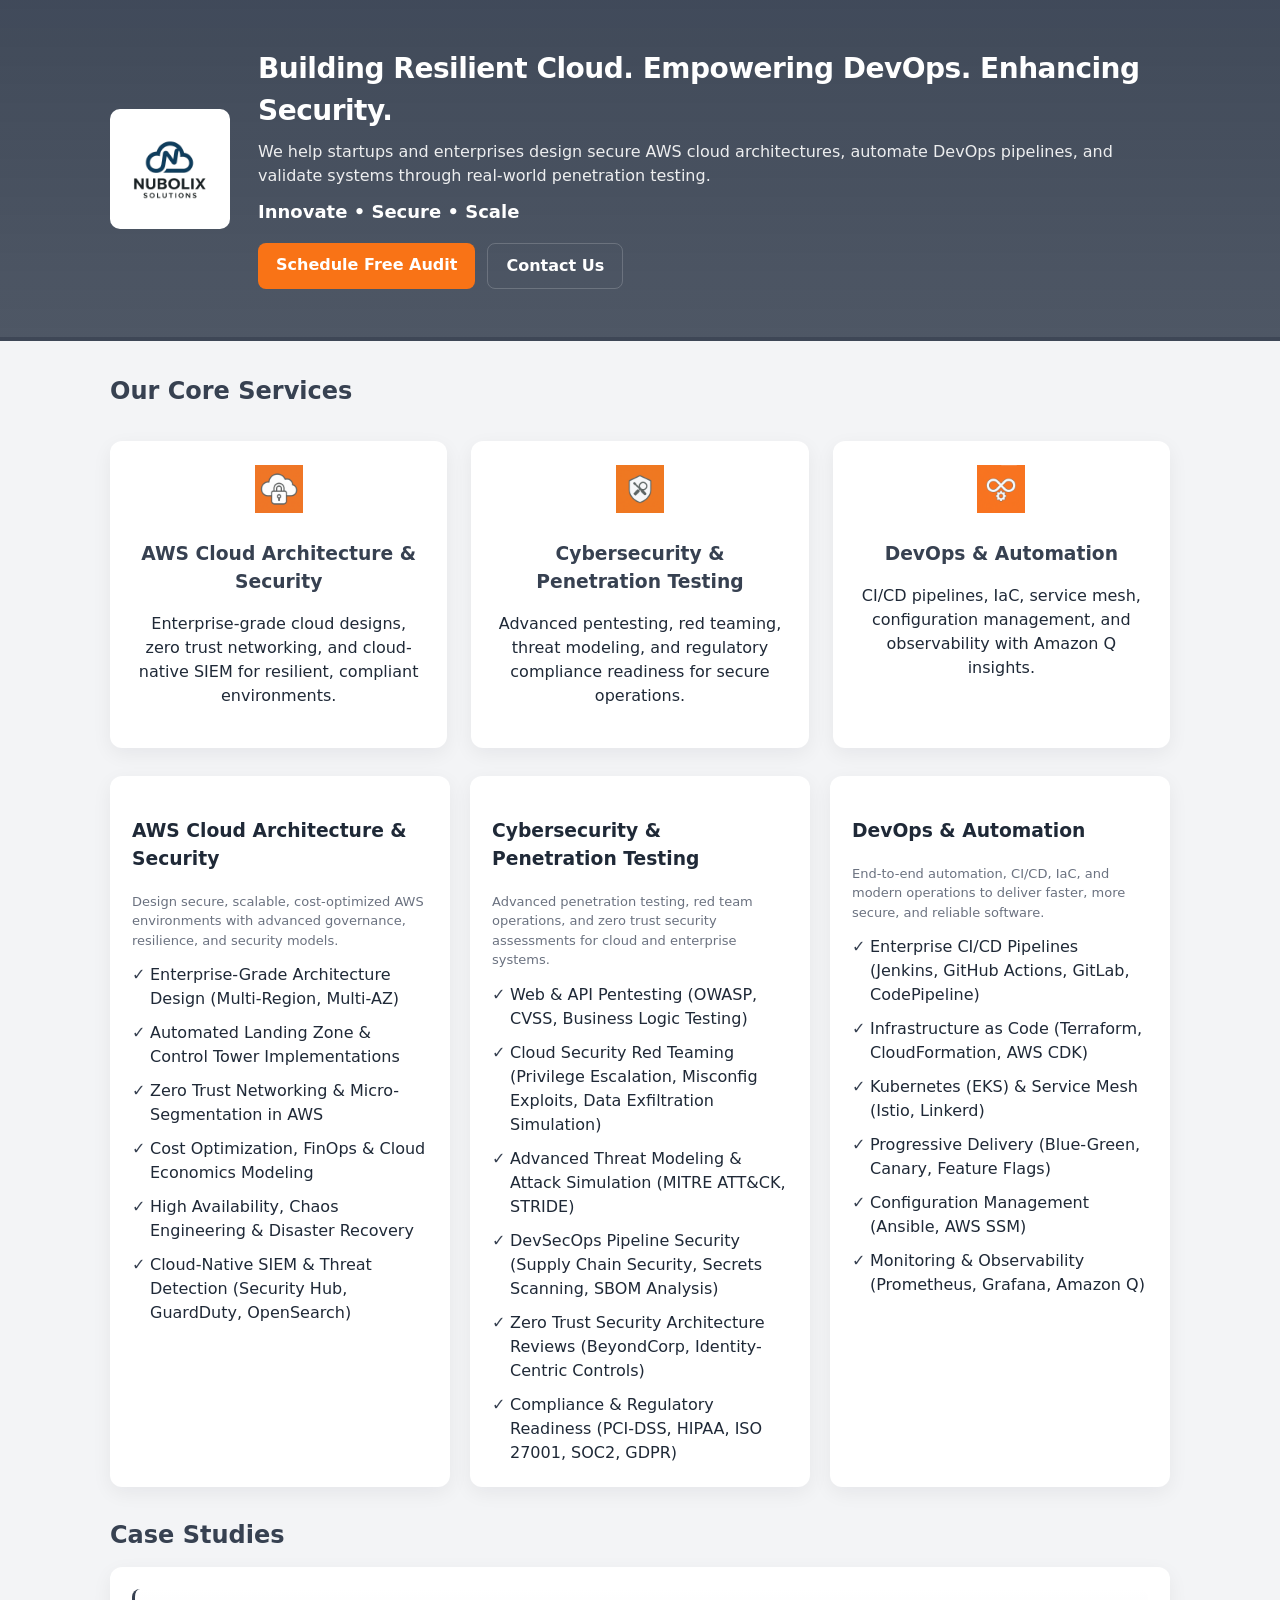
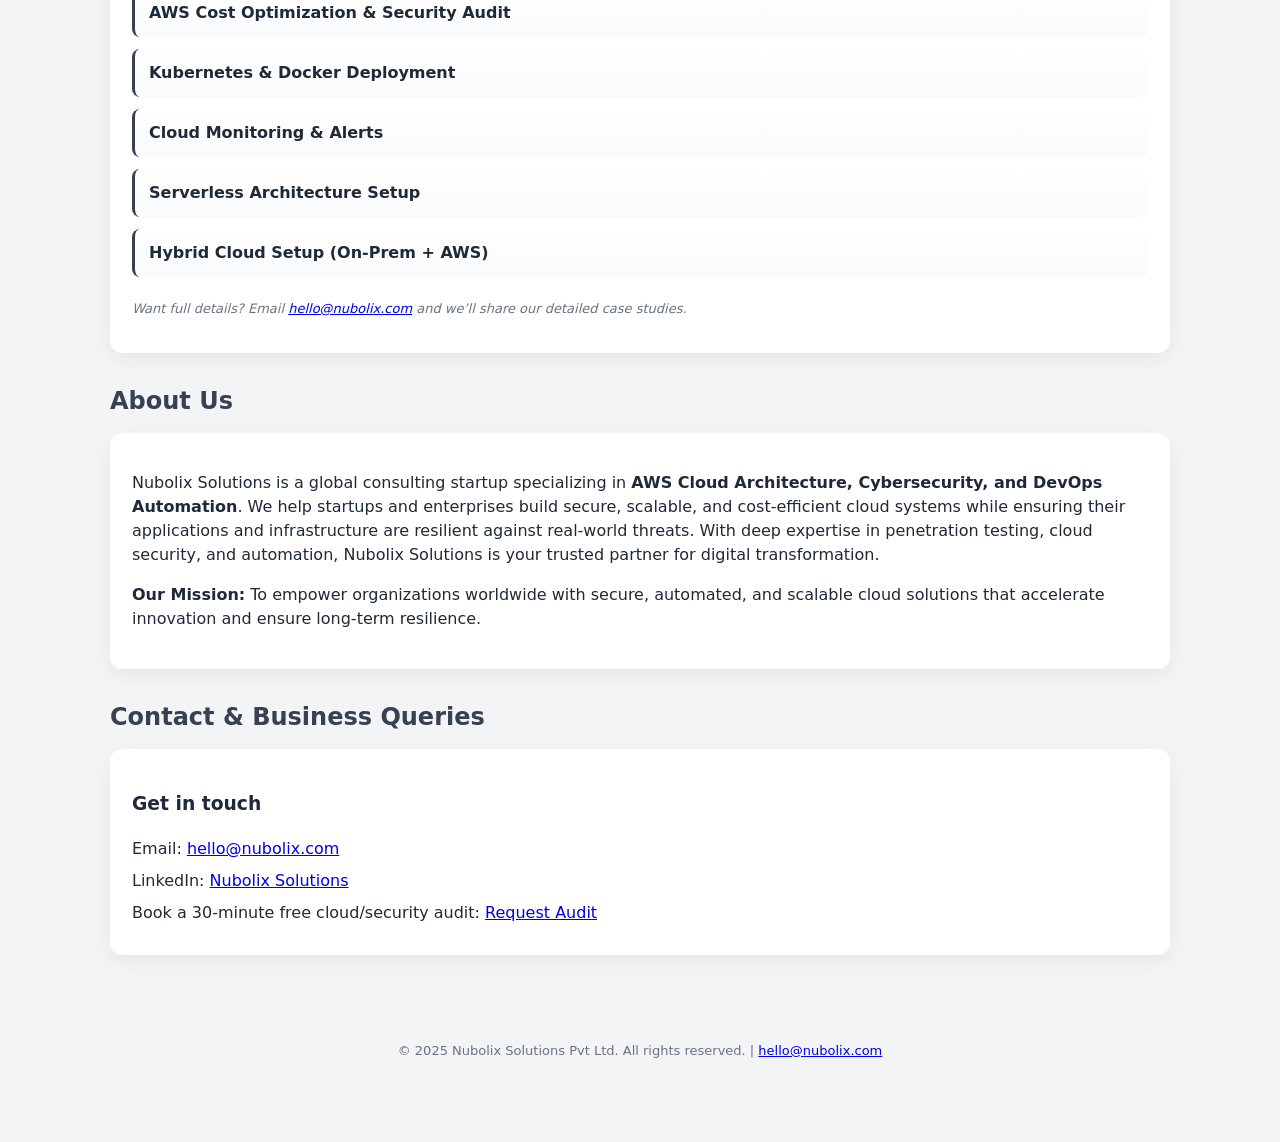
==== index.html @ ce23f8ea "First Commit" ====
<!DOCTYPE html>
<html lang="en">
<head>
  <meta charset="utf-8">
  <meta name="viewport" content="width=device-width, initial-scale=1">
  <title>Nubolix Solutions — Cloud, DevOps & Security</title>
  <meta name="description" content="Nubolix Solutions —  AWS Cloud Architecture, Cybersecurity and DevOps Automation. Advanced penetration testing, zero trust security, CI/CD, IaC and observability for startups & enterprises.">
  <link rel="icon" href="/favicon.ico" />
  <style>
    :root{
      --primary:#374151;
      --accent:#f97316;
      --muted:#6b7280;
      --bg:#f3f4f6;
      --card:#ffffff;
      --radius:12px;
      --max-width:1100px;
      --container-padding:20px;
      font-family: Inter, ui-sans-serif, system-ui, -apple-system, "Segoe UI", Roboto, "Helvetica Neue", Arial;
    }
    *{box-sizing:border-box}
    body{margin:0;background:var(--bg);color:#1f2937;line-height:1.5}
    .site{max-width:var(--max-width);margin:0 auto;padding:32px var(--container-padding)}

    header.hero{background:linear-gradient(180deg,rgba(55,65,81,0.95),rgba(55,65,81,0.88));color:#fff;padding:48px 0;border-bottom:4px solid rgba(0,0,0,0.04)}
    .hero .inner{display:flex;align-items:center;gap:28px;max-width:var(--max-width);margin:0 auto;padding:0 20px}
    .logo-wrap{display:flex;align-items:center;gap:16px}
    .logo-wrap img{width:120px;height:120px;object-fit:contain;border-radius:10px;background:#fff;padding:8px}
    .hero h1{margin:0;font-size:28px;letter-spacing:-0.5px}
    .hero p{margin:8px 0 0;color:rgba(255,255,255,0.9);font-size:16px}
    .slogan{margin-top:10px;font-size:18px;font-weight:600;color:#fff}
    .cta-group{margin-top:18px;display:flex;gap:12px}
    .btn{display:inline-block;padding:10px 18px;border-radius:8px;font-weight:600;text-decoration:none}
    .btn-primary{background:var(--accent);color:#fff}
    .btn-ghost{background:transparent;border:1px solid rgba(255,255,255,0.18);color:#fff}

    .grid{display:grid;grid-template-columns:repeat(3,1fr);gap:20px;margin-top:28px}
    .card{background:var(--card);padding:22px;border-radius:var(--radius);box-shadow:0 6px 20px rgba(16,24,40,0.06)}
    h2.section-title{color:var(--primary);margin:0 0 14px}
    .muted{color:var(--muted)}
    ul.service-list{padding:0;margin:0;list-style:none;display:grid;gap:10px}
    ul.service-list li{padding-left:18px;position:relative}
    ul.service-list li:before{content:"\2713";position:absolute;left:0;color:var(--primary);font-weight:700}

    .services-diagram{display:grid;grid-template-columns:repeat(3,1fr);gap:24px;margin-top:32px;text-align:center}
    .services-diagram .diagram-card{background:var(--card);padding:24px;border-radius:var(--radius);box-shadow:0 6px 20px rgba(16,24,40,0.06)}
    .services-diagram img{width:48px;height:48px;margin-bottom:12px}
    .services-diagram h3{margin:8px 0;color:var(--primary)}

    .case-list{display:flex;flex-direction:column;gap:12px}
    .case-item{border-left:3px solid var(--primary);padding:12px 14px;background:linear-gradient(180deg,#fff,#f9fafb);border-radius:8px}
    .case-item small{color:var(--muted)}

    .contact-card p{margin:8px 0}
    .small{font-size:13px;color:var(--muted)}

    footer{margin-top:36px;padding:18px 0;text-align:center;color:var(--muted);font-size:14px}

    @media (max-width:980px){.grid{grid-template-columns:repeat(2,1fr)}.services-diagram{grid-template-columns:repeat(2,1fr)}.hero h1{font-size:22px}}
    @media (max-width:680px){.grid{grid-template-columns:1fr}.services-diagram{grid-template-columns:1fr}.hero .inner{flex-direction:column;align-items:flex-start}.logo-wrap img{width:100px;height:100px}.hero p{font-size:15px}.slogan{font-size:16px}}
  </style>
</head>
<body>
  <header class="hero">
    <div class="inner">
      <div class="logo-wrap">
        <img src="logo.png" alt="Nubolix Solutions logo">
      </div>
      <div>
        <h1>Building Resilient Cloud. Empowering DevOps. Enhancing Security.</h1>
        <p>We help startups and enterprises design secure AWS cloud architectures, automate DevOps pipelines, and validate systems through real-world penetration testing.</p>
        <div class="slogan">Innovate • Secure • Scale</div>
        <div class="cta-group">
          <a class="btn btn-primary" href="mailto:hello@nubolix.com?subject=Schedule%20Free%20Audit">Schedule Free Audit</a>
          <a class="btn btn-ghost" href="mailto:hello@nubolix.com?subject=Business%20Inquiry">Contact Us</a>
        </div>
      </div>
    </div>
  </header>

  <main class="site">
    <section aria-labelledby="services">
      <h2 id="services" class="section-title">Our Core Services</h2>
      <div class="services-diagram">
        <div class="diagram-card">
          <img src="cloud-icon.png" alt="Cloud Architecture Icon">
          <h3>AWS Cloud Architecture & Security</h3>
          <p>Enterprise-grade cloud designs, zero trust networking, and cloud-native SIEM for resilient, compliant environments.</p>
        </div>
        <div class="diagram-card">
          <img src="security-icon.png" alt="Cybersecurity Icon">
          <h3>Cybersecurity & Penetration Testing</h3>
          <p>Advanced pentesting, red teaming, threat modeling, and regulatory compliance readiness for secure operations.</p>
        </div>
        <div class="diagram-card">
          <img src="devops-icon.png" alt="DevOps Automation Icon">
          <h3>DevOps & Automation</h3>
          <p>CI/CD pipelines, IaC, service mesh, configuration management, and observability with Amazon Q insights.</p>
        </div>
      </div>
      <div class="grid">
        <div class="card">
          <h3>AWS Cloud Architecture & Security</h3>
          <p class="small">Design secure, scalable, cost-optimized AWS environments with advanced governance, resilience, and security models.</p>
          <ul class="service-list">
            <li>Enterprise-Grade Architecture Design (Multi-Region, Multi-AZ)</li>
            <li>Automated Landing Zone & Control Tower Implementations</li>
            <li>Zero Trust Networking & Micro-Segmentation in AWS</li>
            <li>Cost Optimization, FinOps & Cloud Economics Modeling</li>
            <li>High Availability, Chaos Engineering & Disaster Recovery</li>
            <li>Cloud-Native SIEM & Threat Detection (Security Hub, GuardDuty, OpenSearch)</li>
          </ul>
        </div>

        <div class="card">
          <h3>Cybersecurity & Penetration Testing</h3>
          <p class="small">Advanced penetration testing, red team operations, and zero trust security assessments for cloud and enterprise systems.</p>
          <ul class="service-list">
            <li>Web & API Pentesting (OWASP, CVSS, Business Logic Testing)</li>
            <li>Cloud Security Red Teaming (Privilege Escalation, Misconfig Exploits, Data Exfiltration Simulation)</li>
            <li>Advanced Threat Modeling & Attack Simulation (MITRE ATT&CK, STRIDE)</li>
            <li>DevSecOps Pipeline Security (Supply Chain Security, Secrets Scanning, SBOM Analysis)</li>
            <li>Zero Trust Security Architecture Reviews (BeyondCorp, Identity-Centric Controls)</li>
            <li>Compliance & Regulatory Readiness (PCI-DSS, HIPAA, ISO 27001, SOC2, GDPR)</li>
          </ul>
        </div>

        <div class="card">
          <h3>DevOps & Automation</h3>
          <p class="small">End-to-end automation, CI/CD, IaC, and modern operations to deliver faster, more secure, and reliable software.</p>
          <ul class="service-list">
            <li>Enterprise CI/CD Pipelines (Jenkins, GitHub Actions, GitLab, CodePipeline)</li>
            <li>Infrastructure as Code (Terraform, CloudFormation, AWS CDK)</li>
            <li>Kubernetes (EKS) & Service Mesh (Istio, Linkerd)</li>
            <li>Progressive Delivery (Blue-Green, Canary, Feature Flags)</li>
            <li>Configuration Management (Ansible, AWS SSM)</li>
            <li>Monitoring & Observability (Prometheus, Grafana, Amazon Q)</li>
          </ul>
        </div>
      </div>
    </section>

    <section style="margin-top:30px;" aria-labelledby="cases">
      <h2 id="cases" class="section-title">Case Studies</h2>
      <div class="card case-list">
        <div class="case-item">
          <strong>AWS Cost Optimization & Security Audit</strong>
        </div>
        <div class="case-item">
          <strong>Kubernetes & Docker Deployment</strong>
        </div>
        <div class="case-item">
          <strong>Cloud Monitoring & Alerts</strong>
        </div>
        <div class="case-item">
          <strong>Serverless Architecture Setup</strong>
        </div>
        <div class="case-item">
          <strong>Hybrid Cloud Setup (On-Prem + AWS)</strong>
        </div>
        <p class="small" style="margin-top:10px;"><em>Want full details? Email <a href="mailto:hello@nubolix.com">hello@nubolix.com</a> and we’ll share our detailed case studies.</em></p>
      </div>
    </section>

    <section style="margin-top:30px;" aria-labelledby="about">
      <h2 id="about" class="section-title">About Us</h2>
      <div class="card about">
        <p>
          Nubolix Solutions is a global consulting startup specializing in <strong> AWS Cloud Architecture, Cybersecurity, and DevOps Automation</strong>.
          We help startups and enterprises build secure, scalable, and cost-efficient cloud systems while ensuring their applications and infrastructure are resilient against real-world threats.
          With deep expertise in penetration testing, cloud security, and automation, Nubolix Solutions is your trusted partner for digital transformation.
        </p>
        <p><strong>Our Mission:</strong> To empower organizations worldwide with secure, automated, and scalable cloud solutions that accelerate innovation and ensure long-term resilience.</p>
      </div>
    </section>

    <section style="margin-top:30px;" aria-labelledby="contact">
      <h2 id="contact" class="section-title">Contact & Business Queries</h2>
      <div class="card contact-card">
        <h3>Get in touch</h3>
        <p>Email: <a href="mailto:hello@nubolix.com">hello@nubolix.com</a></p>
		<p>LinkedIn: <a href="https://www.linkedin.com/in/nubolix.solutions">Nubolix Solutions</a></p>
        <p>Book a 30-minute free cloud/security audit: <a href="mailto:hello@nubolix.com?subject=Book%20Free%20Audit">Request Audit</a></p>
      </div>
    </section>

    <footer>
      <div class="site small">&copy; 2025 Nubolix Solutions Pvt Ltd. All rights reserved. | <a href="mailto:hello@nubolix.com">hello@nubolix.com</a></div>
    </footer>
  </main>
</body>
</html>
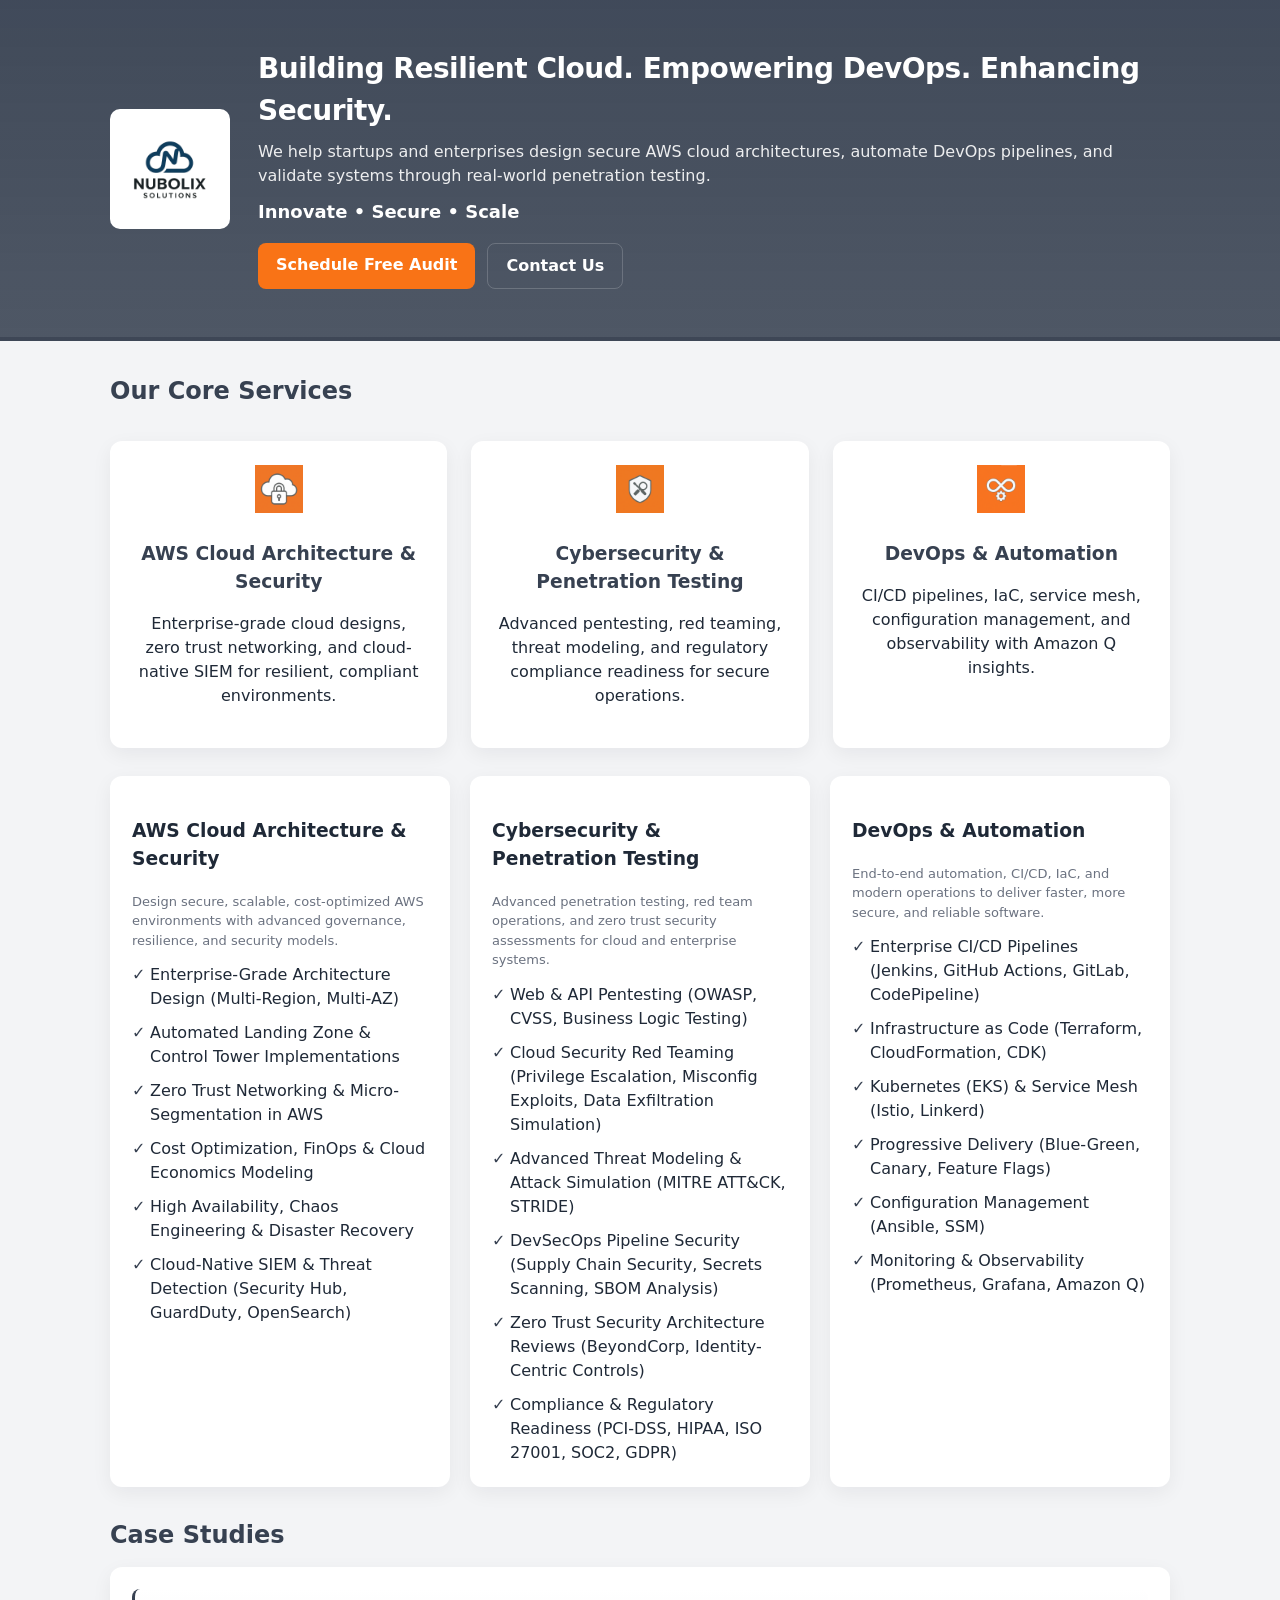
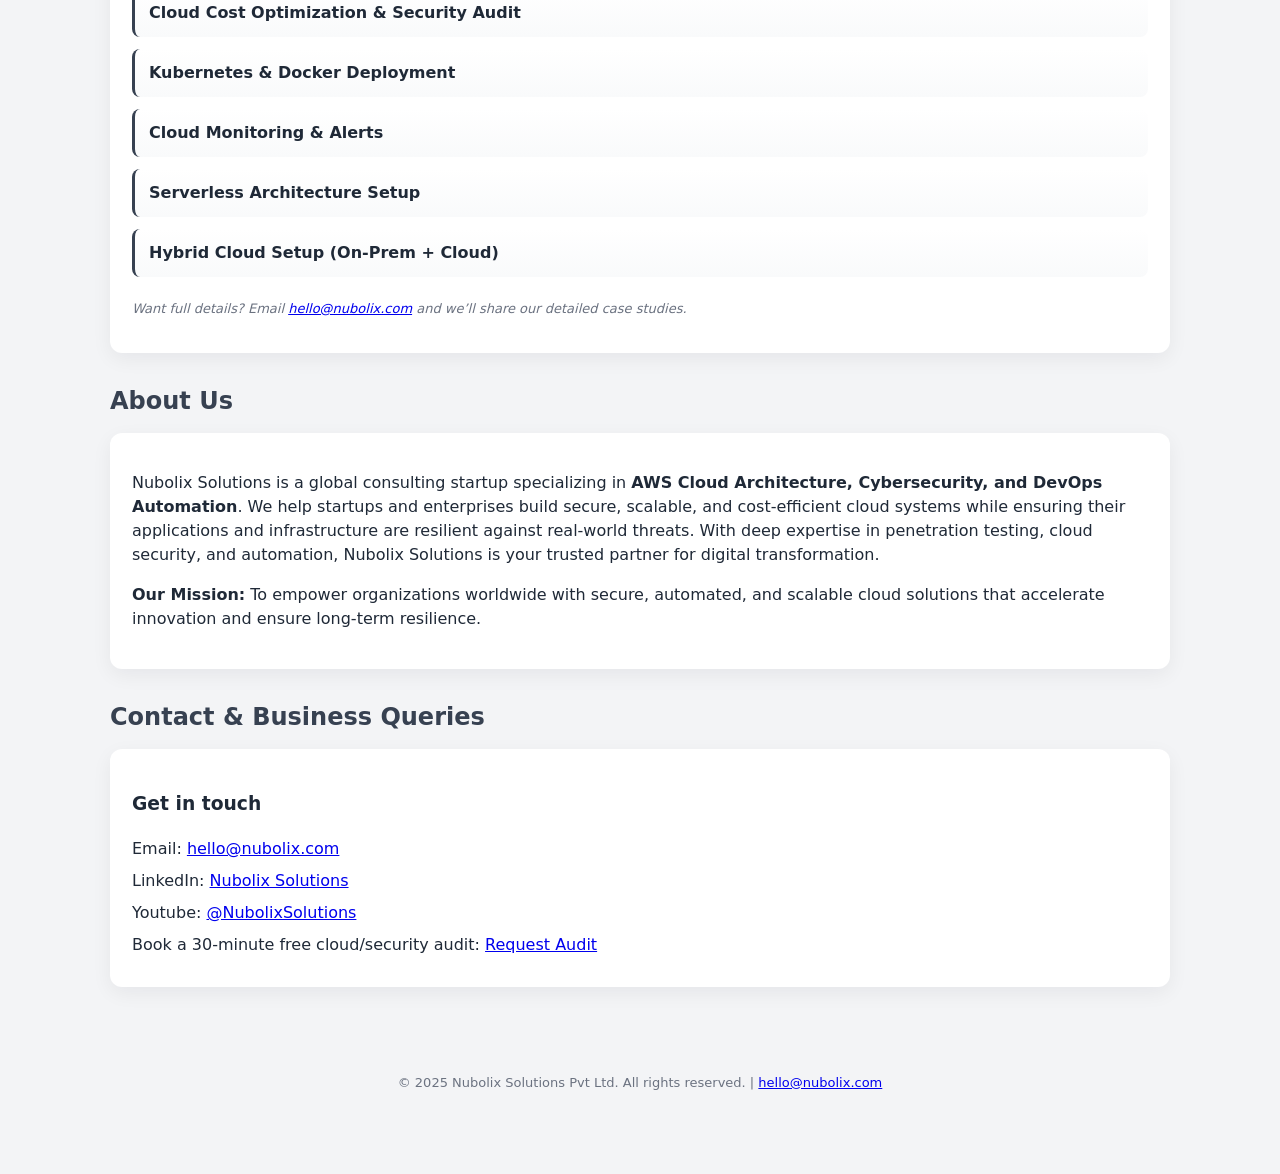
==== commit ac0a9559: "Add files via upload" ====
--- a/index.html
+++ b/index.html
@@ -130,10 +130,10 @@
           <p class="small">End-to-end automation, CI/CD, IaC, and modern operations to deliver faster, more secure, and reliable software.</p>
           <ul class="service-list">
             <li>Enterprise CI/CD Pipelines (Jenkins, GitHub Actions, GitLab, CodePipeline)</li>
-            <li>Infrastructure as Code (Terraform, CloudFormation, AWS CDK)</li>
+            <li>Infrastructure as Code (Terraform, CloudFormation,  CDK)</li>
             <li>Kubernetes (EKS) & Service Mesh (Istio, Linkerd)</li>
             <li>Progressive Delivery (Blue-Green, Canary, Feature Flags)</li>
-            <li>Configuration Management (Ansible, AWS SSM)</li>
+            <li>Configuration Management (Ansible,  SSM)</li>
             <li>Monitoring & Observability (Prometheus, Grafana, Amazon Q)</li>
           </ul>
         </div>
@@ -144,7 +144,7 @@
       <h2 id="cases" class="section-title">Case Studies</h2>
       <div class="card case-list">
         <div class="case-item">
-          <strong>AWS Cost Optimization & Security Audit</strong>
+          <strong>Cloud Cost Optimization & Security Audit</strong>
         </div>
         <div class="case-item">
           <strong>Kubernetes & Docker Deployment</strong>
@@ -156,7 +156,7 @@
           <strong>Serverless Architecture Setup</strong>
         </div>
         <div class="case-item">
-          <strong>Hybrid Cloud Setup (On-Prem + AWS)</strong>
+          <strong>Hybrid Cloud Setup (On-Prem + Cloud)</strong>
         </div>
         <p class="small" style="margin-top:10px;"><em>Want full details? Email <a href="mailto:hello@nubolix.com">hello@nubolix.com</a> and we’ll share our detailed case studies.</em></p>
       </div>
@@ -180,6 +180,7 @@
         <h3>Get in touch</h3>
         <p>Email: <a href="mailto:hello@nubolix.com">hello@nubolix.com</a></p>
 		<p>LinkedIn: <a href="https://www.linkedin.com/in/nubolix.solutions">Nubolix Solutions</a></p>
+		<p>Youtube: <a href="https://www.youtube.com/@NubolixSolutions">@NubolixSolutions</a></p>
         <p>Book a 30-minute free cloud/security audit: <a href="mailto:hello@nubolix.com?subject=Book%20Free%20Audit">Request Audit</a></p>
       </div>
     </section>
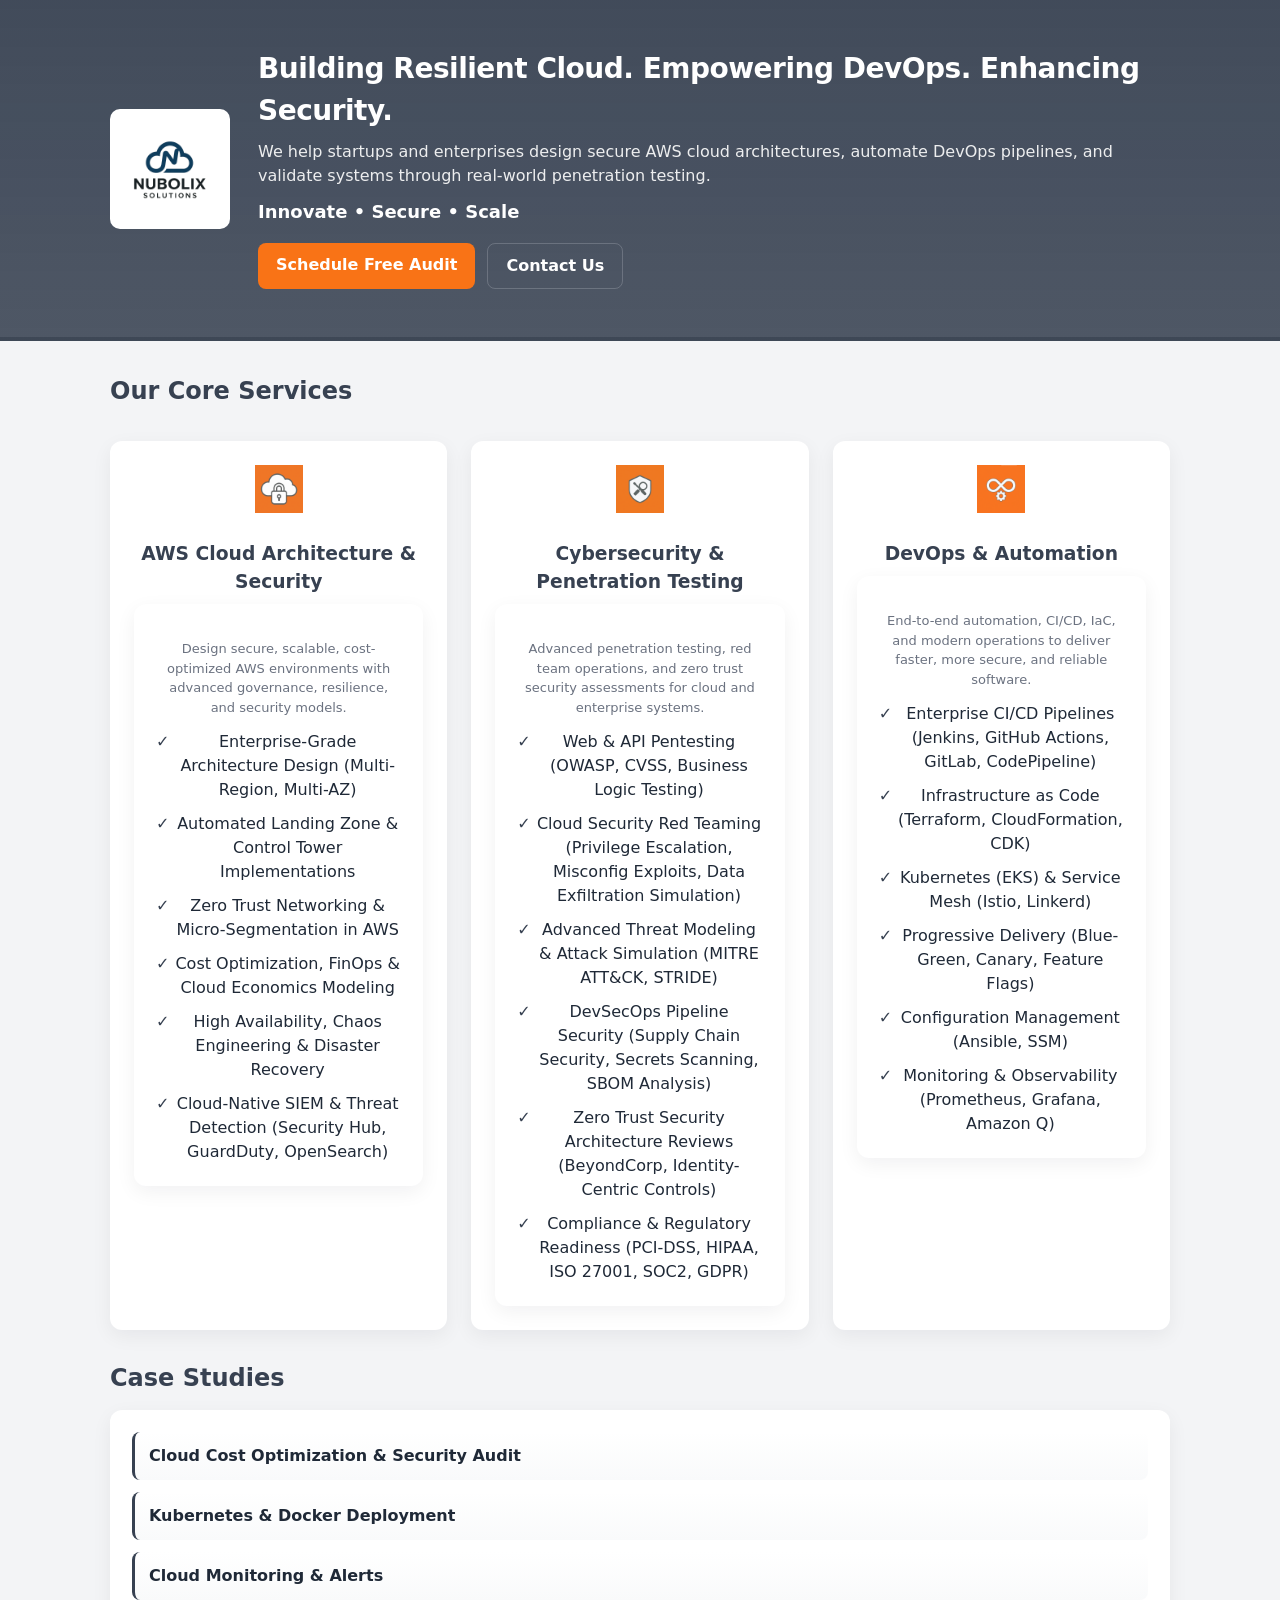
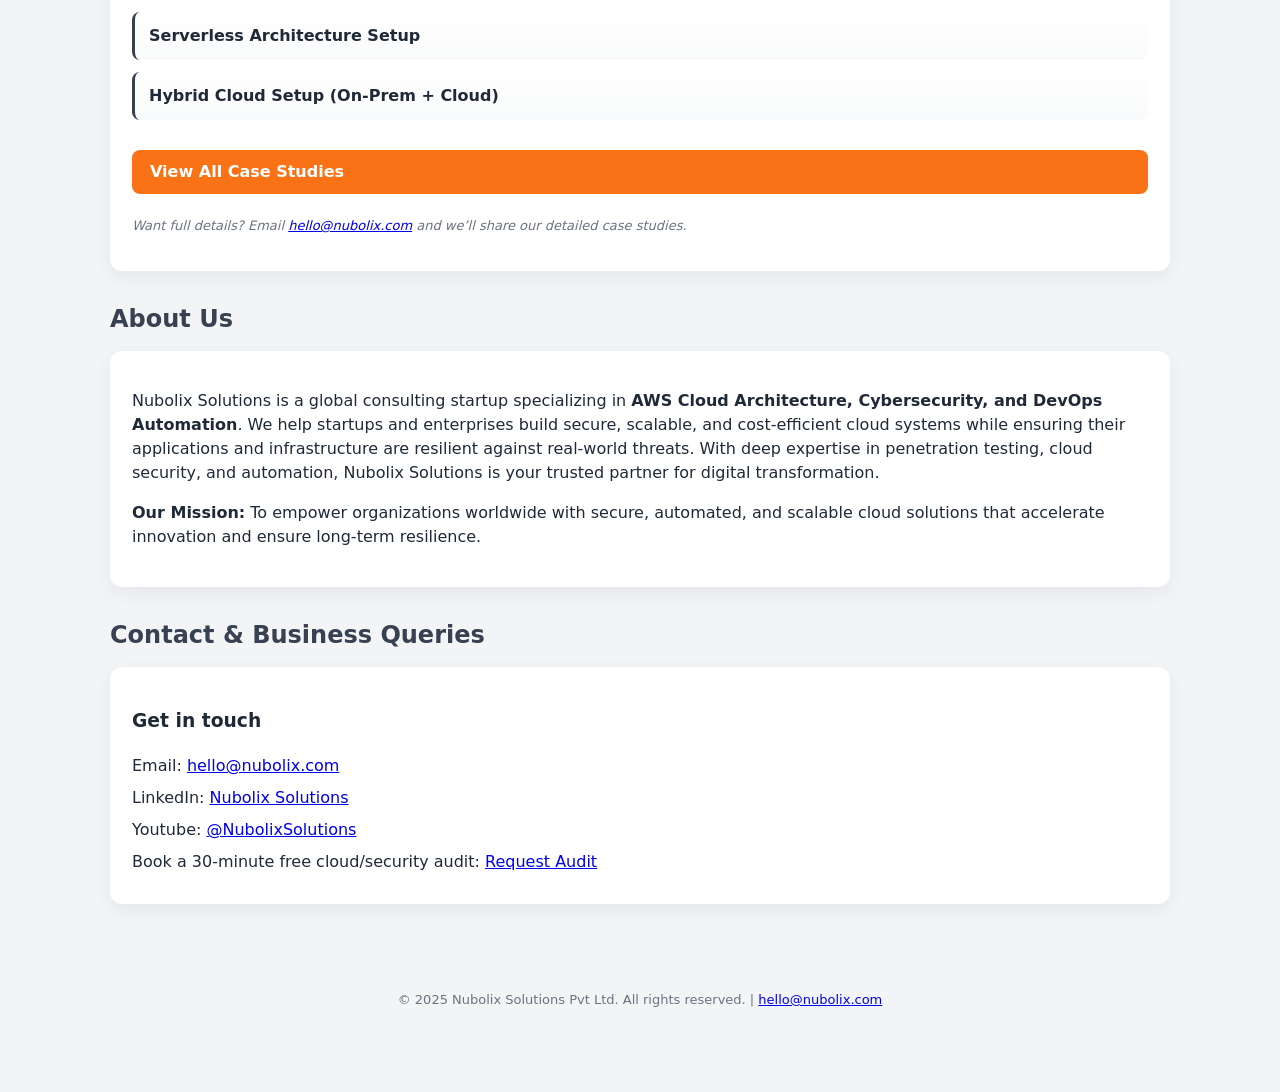
==== commit aa356a52: "Add files via upload" ====
--- a/index.html
+++ b/index.html
@@ -61,7 +61,7 @@
   </style>
 </head>
 <body>
-  <header class="hero">
+  <header class="hero" style="position:sticky;top:0;z-index:100;background:linear-gradient(180deg,rgba(55,65,81,0.95),rgba(55,65,81,0.88));">
     <div class="inner">
       <div class="logo-wrap">
         <img src="logo.png" alt="Nubolix Solutions logo">
@@ -81,61 +81,52 @@
   <main class="site">
     <section aria-labelledby="services">
       <h2 id="services" class="section-title">Our Core Services</h2>
+      
       <div class="services-diagram">
         <div class="diagram-card">
           <img src="cloud-icon.png" alt="Cloud Architecture Icon">
           <h3>AWS Cloud Architecture & Security</h3>
-          <p>Enterprise-grade cloud designs, zero trust networking, and cloud-native SIEM for resilient, compliant environments.</p>
+          <div class="card">
+            <p class="small">Design secure, scalable, cost-optimized AWS environments with advanced governance, resilience, and security models.</p>
+            <ul class="service-list">
+              <li>Enterprise-Grade Architecture Design (Multi-Region, Multi-AZ)</li>
+              <li>Automated Landing Zone & Control Tower Implementations</li>
+              <li>Zero Trust Networking & Micro-Segmentation in AWS</li>
+              <li>Cost Optimization, FinOps & Cloud Economics Modeling</li>
+              <li>High Availability, Chaos Engineering & Disaster Recovery</li>
+              <li>Cloud-Native SIEM & Threat Detection (Security Hub, GuardDuty, OpenSearch)</li>
+            </ul>
+          </div>
         </div>
         <div class="diagram-card">
           <img src="security-icon.png" alt="Cybersecurity Icon">
           <h3>Cybersecurity & Penetration Testing</h3>
-          <p>Advanced pentesting, red teaming, threat modeling, and regulatory compliance readiness for secure operations.</p>
+          <div class="card">
+            <p class="small">Advanced penetration testing, red team operations, and zero trust security assessments for cloud and enterprise systems.</p>
+            <ul class="service-list">
+              <li>Web & API Pentesting (OWASP, CVSS, Business Logic Testing)</li>
+              <li>Cloud Security Red Teaming (Privilege Escalation, Misconfig Exploits, Data Exfiltration Simulation)</li>
+              <li>Advanced Threat Modeling & Attack Simulation (MITRE ATT&CK, STRIDE)</li>
+              <li>DevSecOps Pipeline Security (Supply Chain Security, Secrets Scanning, SBOM Analysis)</li>
+              <li>Zero Trust Security Architecture Reviews (BeyondCorp, Identity-Centric Controls)</li>
+              <li>Compliance & Regulatory Readiness (PCI-DSS, HIPAA, ISO 27001, SOC2, GDPR)</li>
+            </ul>
+          </div>
         </div>
         <div class="diagram-card">
           <img src="devops-icon.png" alt="DevOps Automation Icon">
           <h3>DevOps & Automation</h3>
-          <p>CI/CD pipelines, IaC, service mesh, configuration management, and observability with Amazon Q insights.</p>
-        </div>
-      </div>
-      <div class="grid">
-        <div class="card">
-          <h3>AWS Cloud Architecture & Security</h3>
-          <p class="small">Design secure, scalable, cost-optimized AWS environments with advanced governance, resilience, and security models.</p>
-          <ul class="service-list">
-            <li>Enterprise-Grade Architecture Design (Multi-Region, Multi-AZ)</li>
-            <li>Automated Landing Zone & Control Tower Implementations</li>
-            <li>Zero Trust Networking & Micro-Segmentation in AWS</li>
-            <li>Cost Optimization, FinOps & Cloud Economics Modeling</li>
-            <li>High Availability, Chaos Engineering & Disaster Recovery</li>
-            <li>Cloud-Native SIEM & Threat Detection (Security Hub, GuardDuty, OpenSearch)</li>
-          </ul>
-        </div>
-
-        <div class="card">
-          <h3>Cybersecurity & Penetration Testing</h3>
-          <p class="small">Advanced penetration testing, red team operations, and zero trust security assessments for cloud and enterprise systems.</p>
-          <ul class="service-list">
-            <li>Web & API Pentesting (OWASP, CVSS, Business Logic Testing)</li>
-            <li>Cloud Security Red Teaming (Privilege Escalation, Misconfig Exploits, Data Exfiltration Simulation)</li>
-            <li>Advanced Threat Modeling & Attack Simulation (MITRE ATT&CK, STRIDE)</li>
-            <li>DevSecOps Pipeline Security (Supply Chain Security, Secrets Scanning, SBOM Analysis)</li>
-            <li>Zero Trust Security Architecture Reviews (BeyondCorp, Identity-Centric Controls)</li>
-            <li>Compliance & Regulatory Readiness (PCI-DSS, HIPAA, ISO 27001, SOC2, GDPR)</li>
-          </ul>
-        </div>
-
-        <div class="card">
-          <h3>DevOps & Automation</h3>
-          <p class="small">End-to-end automation, CI/CD, IaC, and modern operations to deliver faster, more secure, and reliable software.</p>
-          <ul class="service-list">
-            <li>Enterprise CI/CD Pipelines (Jenkins, GitHub Actions, GitLab, CodePipeline)</li>
-            <li>Infrastructure as Code (Terraform, CloudFormation,  CDK)</li>
-            <li>Kubernetes (EKS) & Service Mesh (Istio, Linkerd)</li>
-            <li>Progressive Delivery (Blue-Green, Canary, Feature Flags)</li>
-            <li>Configuration Management (Ansible,  SSM)</li>
-            <li>Monitoring & Observability (Prometheus, Grafana, Amazon Q)</li>
-          </ul>
+          <div class="card">
+            <p class="small">End-to-end automation, CI/CD, IaC, and modern operations to deliver faster, more secure, and reliable software.</p>
+            <ul class="service-list">
+              <li>Enterprise CI/CD Pipelines (Jenkins, GitHub Actions, GitLab, CodePipeline)</li>
+              <li>Infrastructure as Code (Terraform, CloudFormation,  CDK)</li>
+              <li>Kubernetes (EKS) & Service Mesh (Istio, Linkerd)</li>
+              <li>Progressive Delivery (Blue-Green, Canary, Feature Flags)</li>
+              <li>Configuration Management (Ansible,  SSM)</li>
+              <li>Monitoring & Observability (Prometheus, Grafana, Amazon Q)</li>
+            </ul>
+          </div>
         </div>
       </div>
     </section>
@@ -158,6 +149,7 @@
         <div class="case-item">
           <strong>Hybrid Cloud Setup (On-Prem + Cloud)</strong>
         </div>
+        <a class="btn btn-primary" href="case_studies.html" style="margin-top:18px;display:inline-block;">View All Case Studies</a>
         <p class="small" style="margin-top:10px;"><em>Want full details? Email <a href="mailto:hello@nubolix.com">hello@nubolix.com</a> and we’ll share our detailed case studies.</em></p>
       </div>
     </section>
@@ -179,7 +171,7 @@
       <div class="card contact-card">
         <h3>Get in touch</h3>
         <p>Email: <a href="mailto:hello@nubolix.com">hello@nubolix.com</a></p>
-		<p>LinkedIn: <a href="https://www.linkedin.com/in/nubolix.solutions">Nubolix Solutions</a></p>
+		<p>LinkedIn: <a href="https://www.linkedin.com/company/nubolixsolutions">Nubolix Solutions</a></p>
 		<p>Youtube: <a href="https://www.youtube.com/@NubolixSolutions">@NubolixSolutions</a></p>
         <p>Book a 30-minute free cloud/security audit: <a href="mailto:hello@nubolix.com?subject=Book%20Free%20Audit">Request Audit</a></p>
       </div>
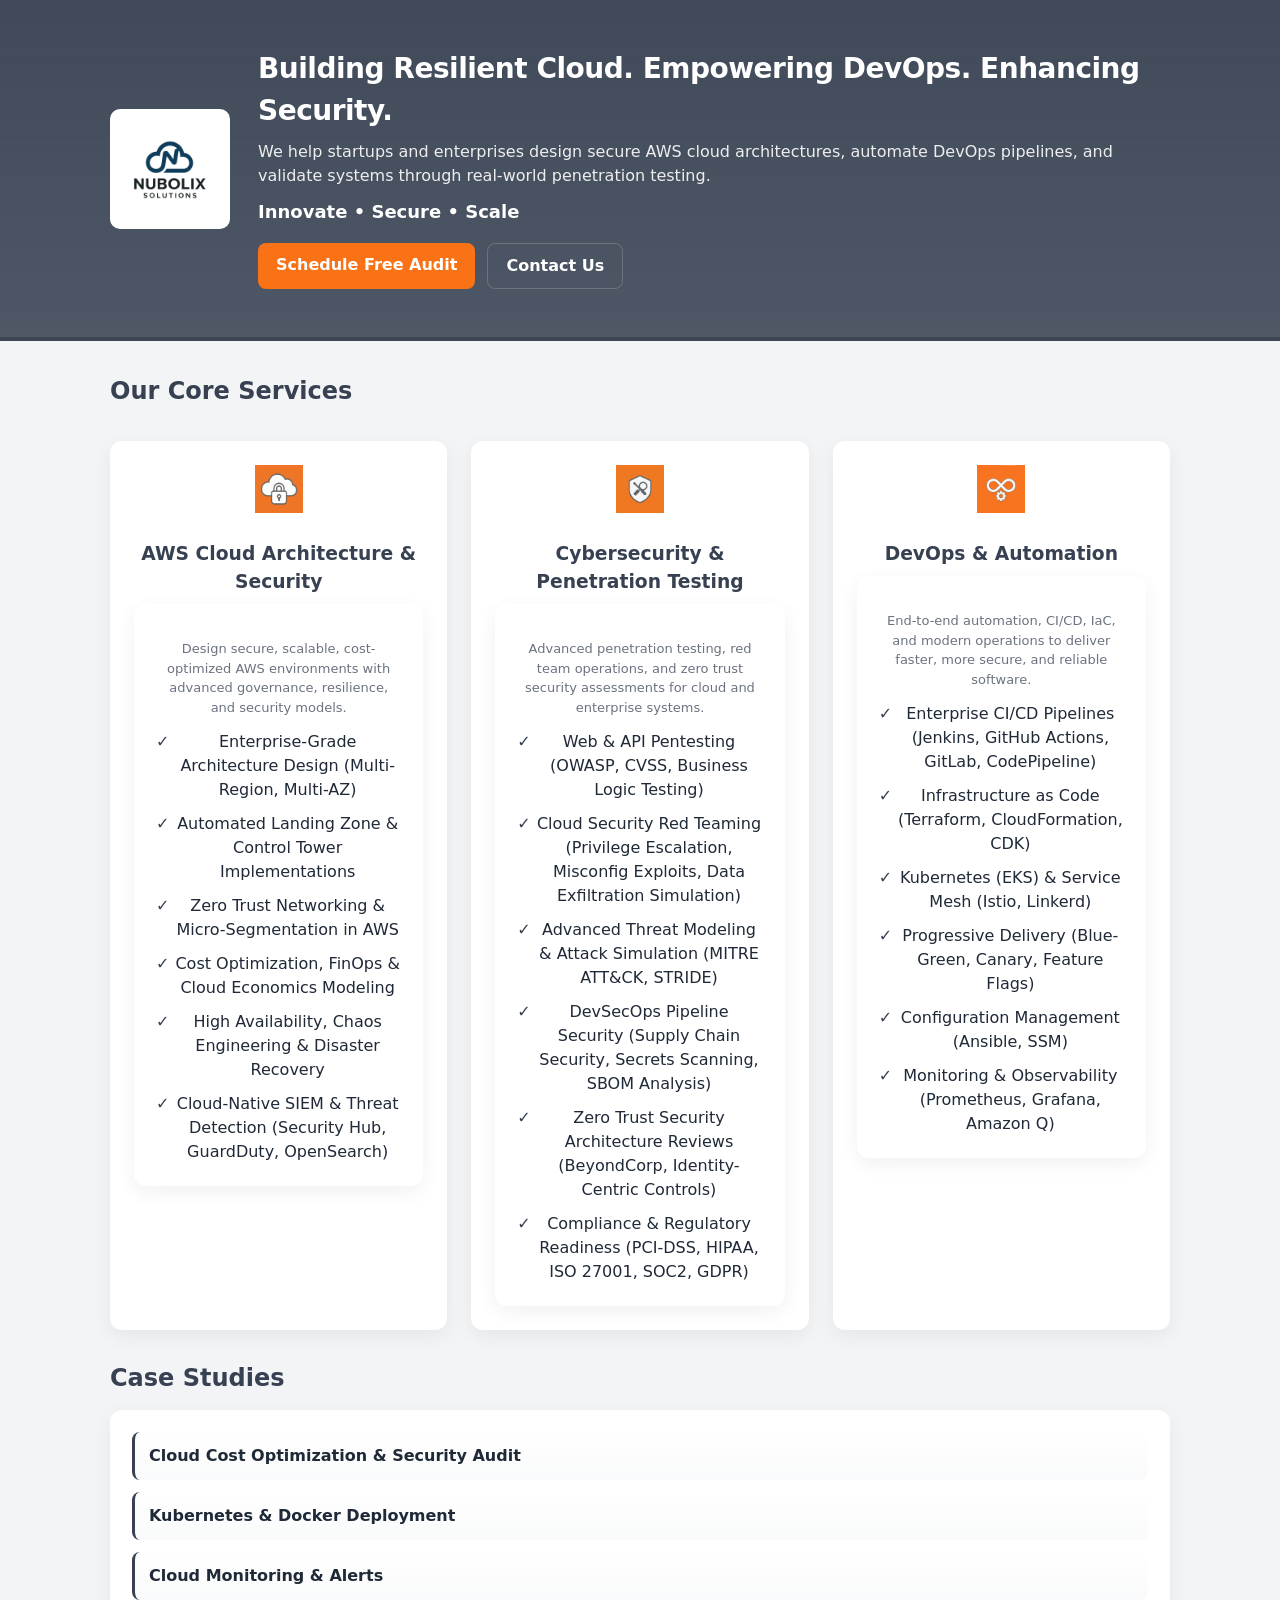
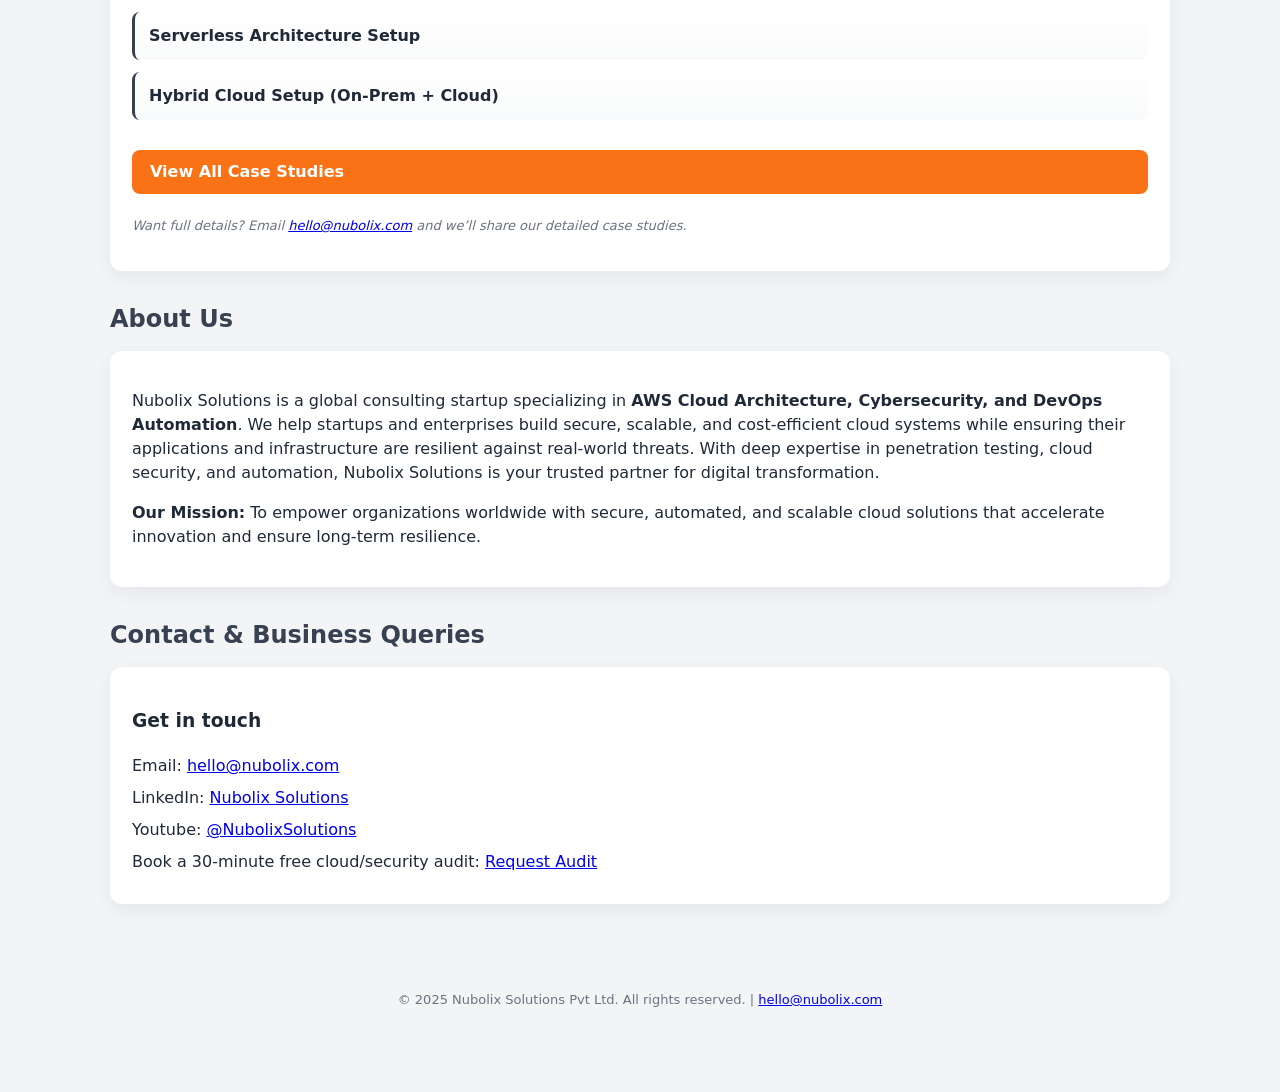
==== commit 1d43cdd2: "Add files via upload" ====
--- a/index.html
+++ b/index.html
@@ -61,7 +61,7 @@
   </style>
 </head>
 <body>
-  <header class="hero" style="position:sticky;top:0;z-index:100;background:linear-gradient(180deg,rgba(55,65,81,0.95),rgba(55,65,81,0.88));">
+  <header class="hero">
     <div class="inner">
       <div class="logo-wrap">
         <img src="logo.png" alt="Nubolix Solutions logo">
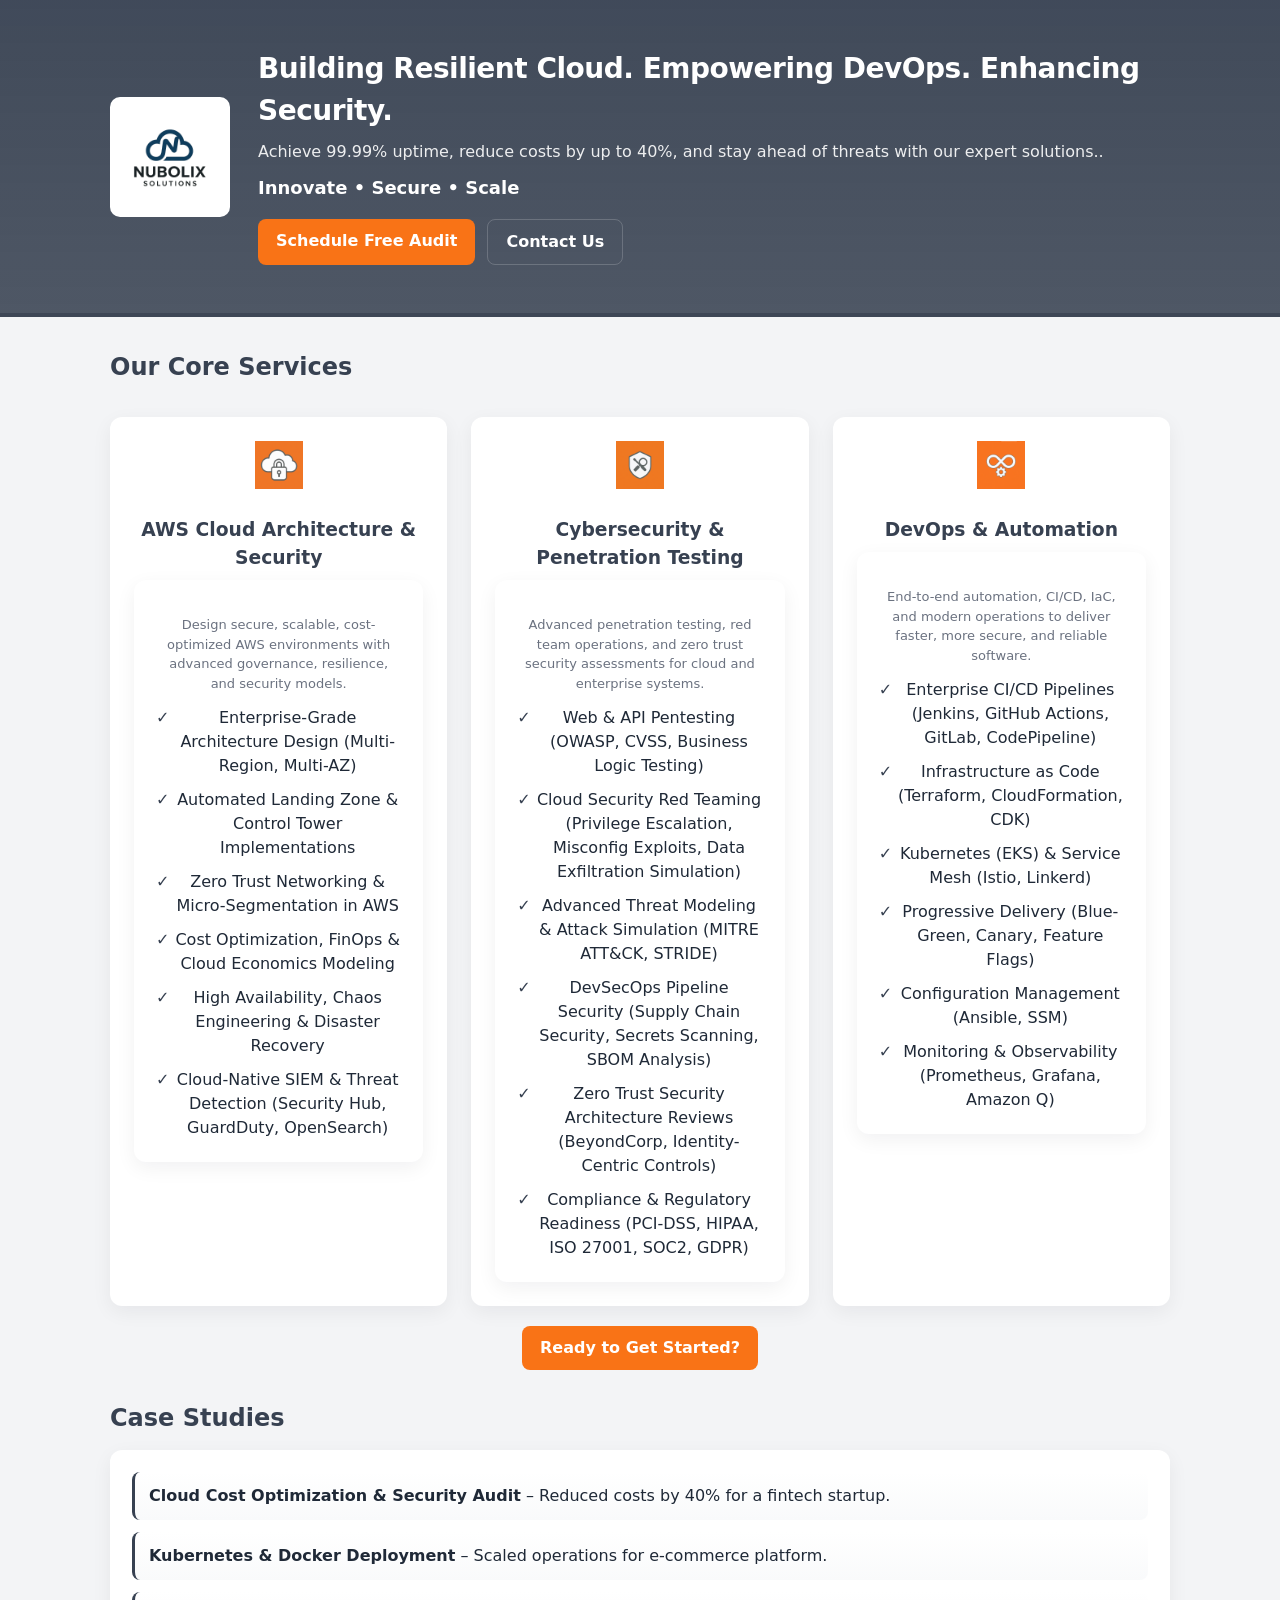
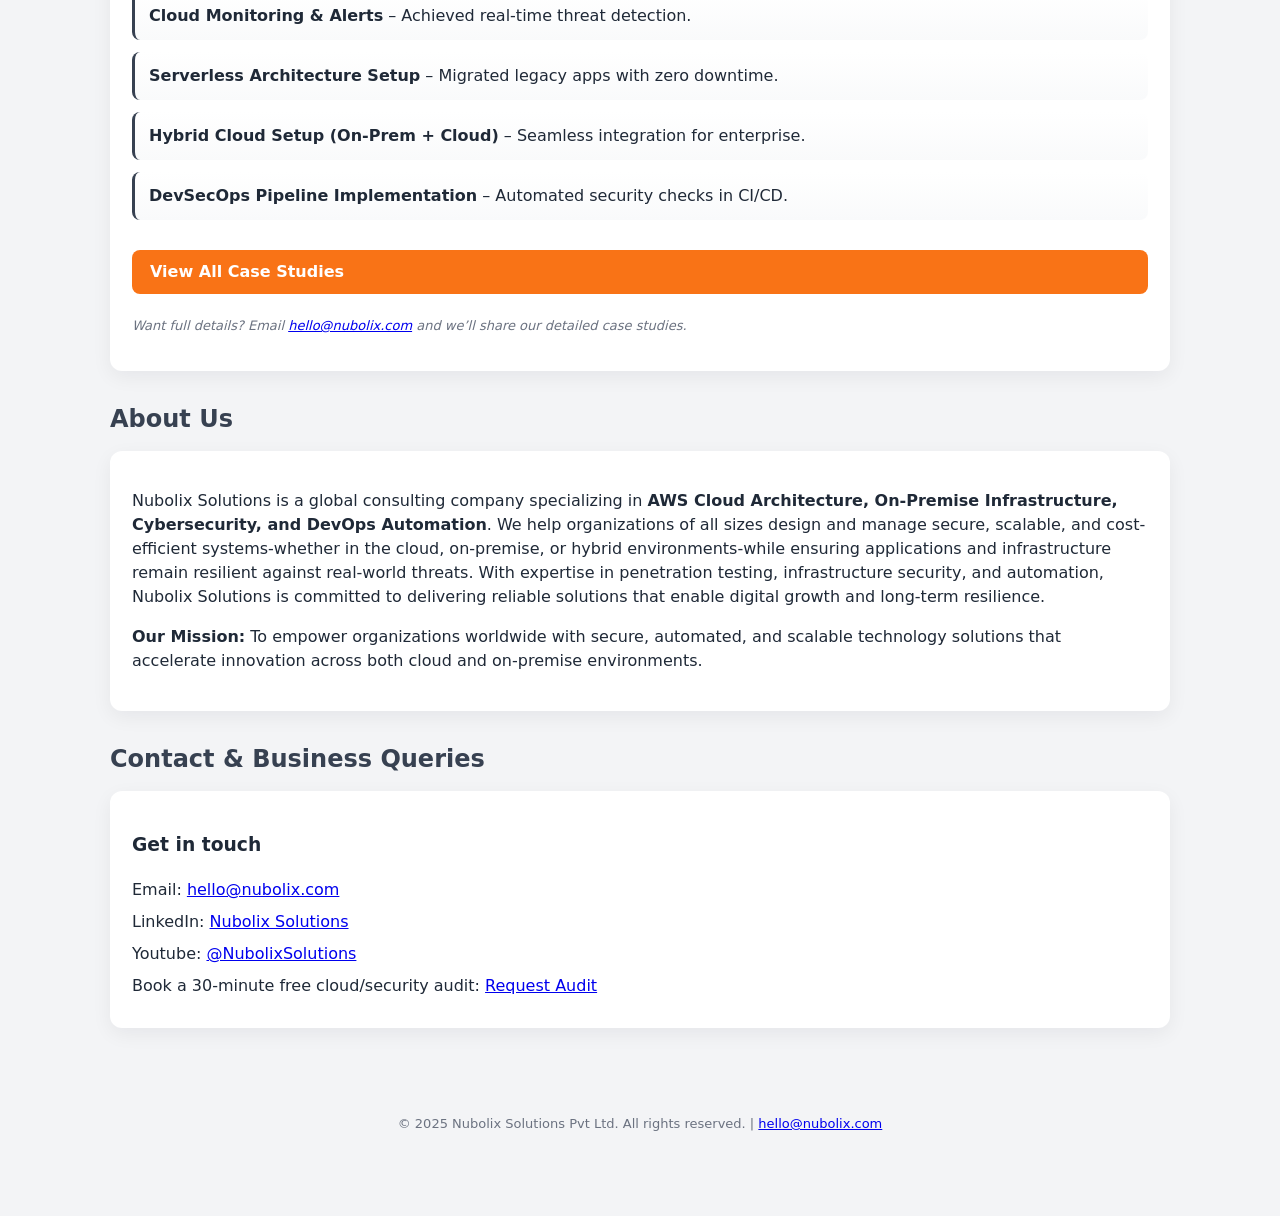
==== commit 81703cc3: "Add files via upload" ====
--- a/index.html
+++ b/index.html
@@ -68,7 +68,7 @@
       </div>
       <div>
         <h1>Building Resilient Cloud. Empowering DevOps. Enhancing Security.</h1>
-        <p>We help startups and enterprises design secure AWS cloud architectures, automate DevOps pipelines, and validate systems through real-world penetration testing.</p>
+        <p>Achieve 99.99% uptime, reduce costs by up to 40%, and stay ahead of threats with our expert solutions..</p>
         <div class="slogan">Innovate • Secure • Scale</div>
         <div class="cta-group">
           <a class="btn btn-primary" href="mailto:hello@nubolix.com?subject=Schedule%20Free%20Audit">Schedule Free Audit</a>
@@ -129,25 +129,31 @@
           </div>
         </div>
       </div>
+      <div style="text-align: center; margin-top: 20px;">
+        <a class="btn btn-primary" href="mailto:hello@nubolix.com?subject=Service%20Inquiry">Ready to Get Started?</a>
+      </div>
     </section>
 
     <section style="margin-top:30px;" aria-labelledby="cases">
       <h2 id="cases" class="section-title">Case Studies</h2>
       <div class="card case-list">
         <div class="case-item">
-          <strong>Cloud Cost Optimization & Security Audit</strong>
+          <strong>Cloud Cost Optimization & Security Audit</strong> – Reduced costs by 40% for a fintech startup.
         </div>
         <div class="case-item">
-          <strong>Kubernetes & Docker Deployment</strong>
+          <strong>Kubernetes & Docker Deployment</strong> – Scaled operations for e-commerce platform.
         </div>
         <div class="case-item">
-          <strong>Cloud Monitoring & Alerts</strong>
+          <strong>Cloud Monitoring & Alerts</strong> – Achieved real-time threat detection.
         </div>
         <div class="case-item">
-          <strong>Serverless Architecture Setup</strong>
+          <strong>Serverless Architecture Setup</strong> – Migrated legacy apps with zero downtime.
         </div>
         <div class="case-item">
-          <strong>Hybrid Cloud Setup (On-Prem + Cloud)</strong>
+          <strong>Hybrid Cloud Setup (On-Prem + Cloud)</strong> – Seamless integration for enterprise.
+        </div>
+        <div class="case-item">
+          <strong>DevSecOps Pipeline Implementation</strong> – Automated security checks in CI/CD.
         </div>
         <a class="btn btn-primary" href="case_studies.html" style="margin-top:18px;display:inline-block;">View All Case Studies</a>
         <p class="small" style="margin-top:10px;"><em>Want full details? Email <a href="mailto:hello@nubolix.com">hello@nubolix.com</a> and we’ll share our detailed case studies.</em></p>
@@ -158,13 +164,15 @@
       <h2 id="about" class="section-title">About Us</h2>
       <div class="card about">
         <p>
-          Nubolix Solutions is a global consulting startup specializing in <strong> AWS Cloud Architecture, Cybersecurity, and DevOps Automation</strong>.
-          We help startups and enterprises build secure, scalable, and cost-efficient cloud systems while ensuring their applications and infrastructure are resilient against real-world threats.
-          With deep expertise in penetration testing, cloud security, and automation, Nubolix Solutions is your trusted partner for digital transformation.
+          Nubolix Solutions is a global consulting company specializing in <strong>AWS Cloud Architecture, On-Premise Infrastructure, Cybersecurity, and DevOps Automation</strong>.  
+          We help organizations of all sizes design and manage secure, scalable, and cost-efficient systems-whether in the cloud, on-premise, or hybrid environments-while ensuring applications and infrastructure remain resilient against real-world threats.  
+          With expertise in penetration testing, infrastructure security, and automation, Nubolix Solutions is committed to delivering reliable solutions that enable digital growth and long-term resilience.
         </p>
-        <p><strong>Our Mission:</strong> To empower organizations worldwide with secure, automated, and scalable cloud solutions that accelerate innovation and ensure long-term resilience.</p>
+        <p><strong>Our Mission:</strong> To empower organizations worldwide with secure, automated, and scalable technology solutions that accelerate innovation across both cloud and on-premise environments.</p>
       </div>
     </section>
+
+
 
     <section style="margin-top:30px;" aria-labelledby="contact">
       <h2 id="contact" class="section-title">Contact & Business Queries</h2>
